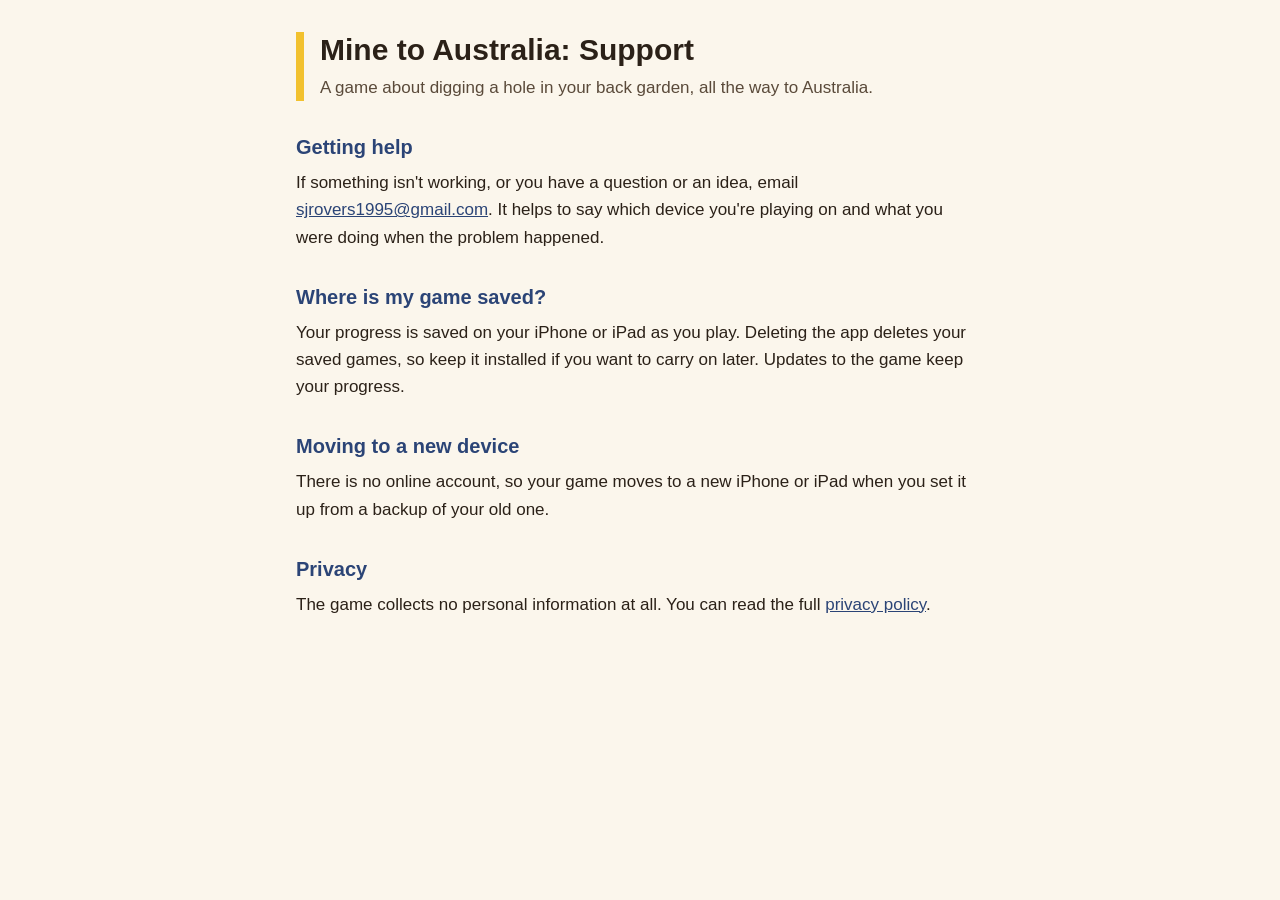
==== index.html @ 1adefa8f "Privacy policy and support pages for Mine to Australia Co-Authored-By: Claude Opus 5.5 <noreply@anth" ====
<!doctype html>
<html lang="en-GB">
<head>
<meta charset="utf-8">
<meta name="viewport" content="width=device-width, initial-scale=1">
<title>Mine to Australia: Support</title>
<style>
  :root { --ink: #2b2118; --soft: #5a4a3a; --bg: #fbf6ec; --gold: #f2c12e; --blue: #2b4476; }
  @media (prefers-color-scheme: dark) { :root { --ink: #f3ece0; --soft: #c9bba6; --bg: #17130f; --blue: #8fb0ea; } }
  * { box-sizing: border-box; }
  body { margin: 0; background: var(--bg); color: var(--ink); font: 17px/1.6 -apple-system, BlinkMacSystemFont, "Segoe UI", Roboto, sans-serif; }
  main { max-width: 720px; margin: 0 auto; padding: 32px 16px 64px; }
  header { border-left: 8px solid var(--gold); padding-left: 16px; margin-bottom: 28px; }
  h1 { font-size: 30px; line-height: 1.2; margin: 0 0 6px; }
  h2 { font-size: 20px; margin: 30px 0 6px; color: var(--blue); }
  p { margin: 0 0 12px; }
  .meta { color: var(--soft); margin: 0; }
  a { color: var(--blue); }
  nav { margin-top: 40px; color: var(--soft); }
</style>
</head>
<body>
<main>
  <header>
    <h1>Mine to Australia: Support</h1>
    <p class="meta">A game about digging a hole in your back garden, all the way to Australia.</p>
  </header>

  <h2>Getting help</h2>
  <p>If something isn't working, or you have a question or an idea, email <a href="mailto:sjrovers1995@gmail.com">sjrovers1995@gmail.com</a>. It helps to say which device you're playing on and what you were doing when the problem happened.</p>

  <h2>Where is my game saved?</h2>
  <p>Your progress is saved on your iPhone or iPad as you play. Deleting the app deletes your saved games, so keep it installed if you want to carry on later. Updates to the game keep your progress.</p>

  <h2>Moving to a new device</h2>
  <p>There is no online account, so your game moves to a new iPhone or iPad when you set it up from a backup of your old one.</p>

  <h2>Privacy</h2>
  <p>The game collects no personal information at all. You can read the full <a href="privacy.html">privacy policy</a>.</p>
</main>
</body>
</html>
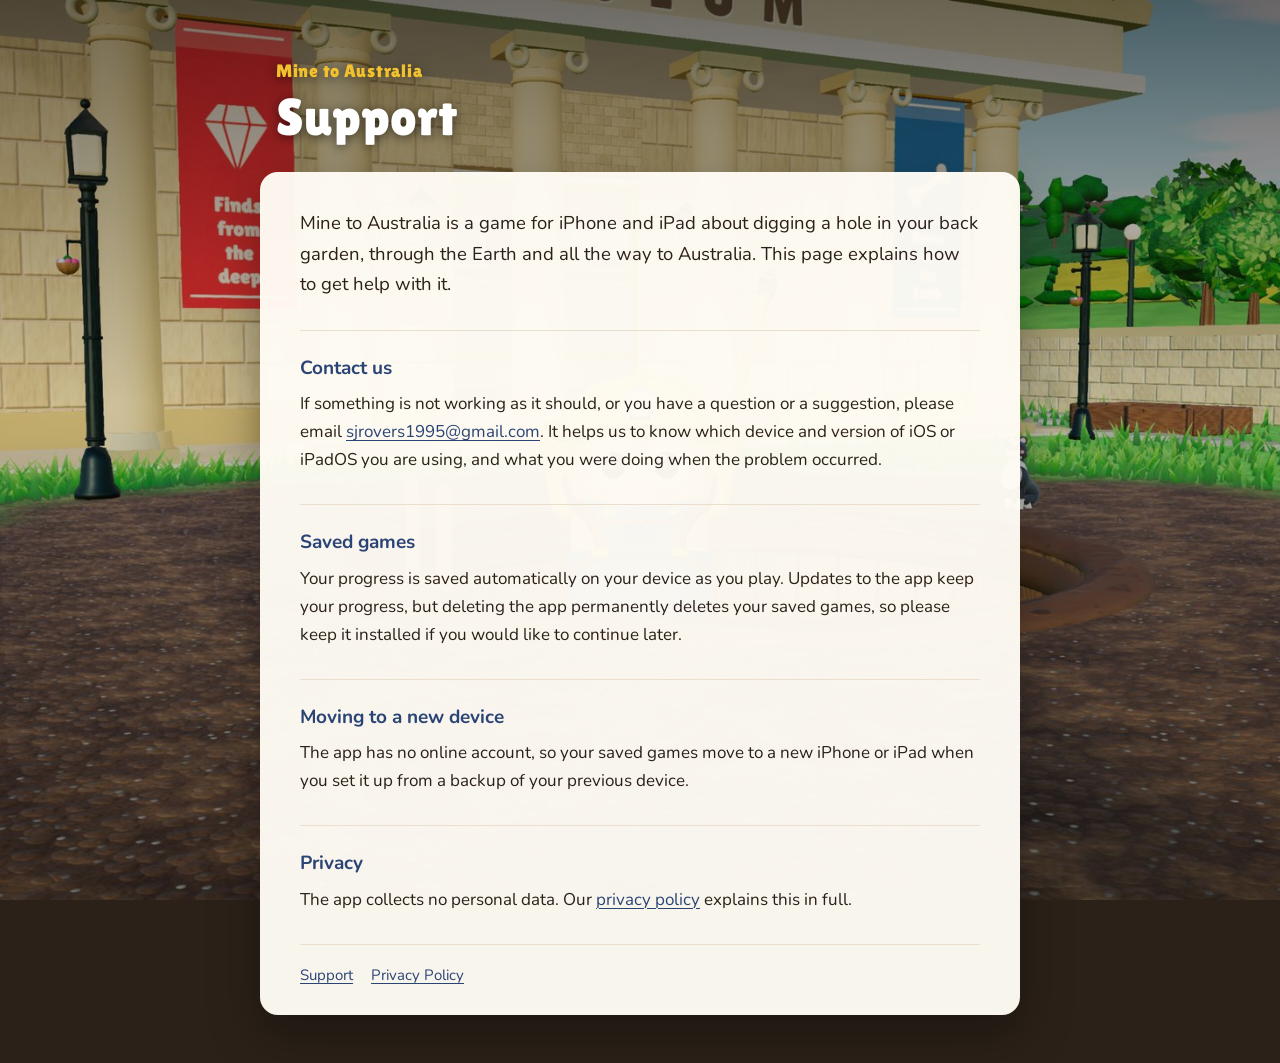
==== commit 674cc6a0: "Redesign: the game's header picture behind the pages, more formal wording The App Store header image" ====
--- a/index.html
+++ b/index.html
@@ -3,40 +3,34 @@
 <head>
 <meta charset="utf-8">
 <meta name="viewport" content="width=device-width, initial-scale=1">
-<title>Mine to Australia: Support</title>
-<style>
-  :root { --ink: #2b2118; --soft: #5a4a3a; --bg: #fbf6ec; --gold: #f2c12e; --blue: #2b4476; }
-  @media (prefers-color-scheme: dark) { :root { --ink: #f3ece0; --soft: #c9bba6; --bg: #17130f; --blue: #8fb0ea; } }
-  * { box-sizing: border-box; }
-  body { margin: 0; background: var(--bg); color: var(--ink); font: 17px/1.6 -apple-system, BlinkMacSystemFont, "Segoe UI", Roboto, sans-serif; }
-  main { max-width: 720px; margin: 0 auto; padding: 32px 16px 64px; }
-  header { border-left: 8px solid var(--gold); padding-left: 16px; margin-bottom: 28px; }
-  h1 { font-size: 30px; line-height: 1.2; margin: 0 0 6px; }
-  h2 { font-size: 20px; margin: 30px 0 6px; color: var(--blue); }
-  p { margin: 0 0 12px; }
-  .meta { color: var(--soft); margin: 0; }
-  a { color: var(--blue); }
-  nav { margin-top: 40px; color: var(--soft); }
-</style>
+<title>Support | Mine to Australia</title>
+<meta name="description" content="Help and contact details for Mine to Australia on iPhone and iPad.">
+<link rel="preload" href="fonts/lilita-one-latin-400-normal.woff2" as="font" type="font/woff2" crossorigin>
+<link rel="stylesheet" href="style.css">
 </head>
 <body>
+<header class="hero">
+  <p class="game">Mine to Australia</p>
+  <h1>Support</h1>
+</header>
 <main>
-  <header>
-    <h1>Mine to Australia: Support</h1>
-    <p class="meta">A game about digging a hole in your back garden, all the way to Australia.</p>
-  </header>
+  <p class="lead">Mine to Australia is a game for iPhone and iPad about digging a hole in your back garden, through the Earth and all the way to Australia. This page explains how to get help with it.</p>
 
-  <h2>Getting help</h2>
-  <p>If something isn't working, or you have a question or an idea, email <a href="mailto:sjrovers1995@gmail.com">sjrovers1995@gmail.com</a>. It helps to say which device you're playing on and what you were doing when the problem happened.</p>
+  <h2>Contact us</h2>
+  <p>If something is not working as it should, or you have a question or a suggestion, please email <a href="mailto:sjrovers1995@gmail.com">sjrovers1995@gmail.com</a>. It helps us to know which device and version of iOS or iPadOS you are using, and what you were doing when the problem occurred.</p>
 
-  <h2>Where is my game saved?</h2>
-  <p>Your progress is saved on your iPhone or iPad as you play. Deleting the app deletes your saved games, so keep it installed if you want to carry on later. Updates to the game keep your progress.</p>
+  <h2>Saved games</h2>
+  <p>Your progress is saved automatically on your device as you play. Updates to the app keep your progress, but deleting the app permanently deletes your saved games, so please keep it installed if you would like to continue later.</p>
 
   <h2>Moving to a new device</h2>
-  <p>There is no online account, so your game moves to a new iPhone or iPad when you set it up from a backup of your old one.</p>
+  <p>The app has no online account, so your saved games move to a new iPhone or iPad when you set it up from a backup of your previous device.</p>
 
   <h2>Privacy</h2>
-  <p>The game collects no personal information at all. You can read the full <a href="privacy.html">privacy policy</a>.</p>
+  <p>The app collects no personal data. Our <a href="privacy.html">privacy policy</a> explains this in full.</p>
+
+  <footer>
+    <a href="./">Support</a><a href="privacy.html">Privacy Policy</a>
+  </footer>
 </main>
 </body>
 </html>
--- a/style.css
+++ b/style.css
@@ -0,0 +1,112 @@
+/* Mine to Australia: support and privacy pages. The game's own fonts (SIL Open Font License,
+   in fonts/), served from here so the pages ask nothing of any other site. */
+@font-face { font-family: 'Lilita One'; src: url('fonts/lilita-one-latin-400-normal.woff2') format('woff2'); font-weight: 400; font-display: swap; }
+@font-face { font-family: 'Nunito'; src: url('fonts/nunito-latin-400-normal.woff2') format('woff2'); font-weight: 400; font-display: swap; }
+@font-face { font-family: 'Nunito'; src: url('fonts/nunito-latin-700-normal.woff2') format('woff2'); font-weight: 700; font-display: swap; }
+
+:root {
+  --ink: #2b2118;
+  --soft: #6a5a48;
+  --rule: #eadfcc;
+  --panel: rgba(255, 252, 245, 0.97);
+  --accent: #2b4476;
+  --gold: #f2c12e;
+  --shade: rgba(20, 14, 8, 0.55);
+}
+@media (prefers-color-scheme: dark) {
+  :root {
+    --ink: #f3ece0;
+    --soft: #c4b49d;
+    --rule: #3a3028;
+    --panel: rgba(28, 23, 18, 0.96);
+    --accent: #9dbbf0;
+    --shade: rgba(8, 6, 4, 0.7);
+  }
+}
+
+* { box-sizing: border-box; }
+html { background: #2b2118; }
+body {
+  margin: 0;
+  min-height: 100vh;
+  color: var(--ink);
+  font: 400 17px/1.65 'Nunito', -apple-system, BlinkMacSystemFont, 'Segoe UI', Roboto, sans-serif;
+  -webkit-text-size-adjust: 100%;
+}
+
+/* The App Store header picture behind everything, held still while the page scrolls (a fixed
+   layer rather than background-attachment, which iPhones ignore), darkened a little at the top
+   so the title over it reads, and covered by a solid panel wherever there is body text. */
+body::before {
+  content: '';
+  position: fixed;
+  inset: 0;
+  z-index: -1;
+  background:
+    linear-gradient(to bottom, var(--shade), rgba(20, 14, 8, 0.15) 45%, rgba(20, 14, 8, 0.35)),
+    url('assets/header-2400.jpg') center 42% / cover no-repeat;
+}
+@media (max-width: 900px) {
+  body::before {
+    background:
+      linear-gradient(to bottom, var(--shade), rgba(20, 14, 8, 0.15) 45%, rgba(20, 14, 8, 0.35)),
+      url('assets/header-1200.jpg') center 42% / cover no-repeat;
+  }
+}
+
+.hero {
+  max-width: 760px;
+  margin: 0 auto;
+  padding: 56px 16px 28px;
+  color: #fff;
+  text-shadow: 0 2px 12px rgba(0, 0, 0, 0.55);
+}
+.hero .game {
+  font-family: 'Lilita One', 'Nunito', sans-serif;
+  font-size: 18px;
+  letter-spacing: 0.04em;
+  color: var(--gold);
+  margin: 0 0 4px;
+}
+.hero h1 {
+  font-family: 'Lilita One', 'Nunito', sans-serif;
+  font-weight: 400;
+  font-size: clamp(34px, 7vw, 52px);
+  line-height: 1.05;
+  margin: 0;
+}
+
+main {
+  max-width: 760px;
+  margin: 0 auto 48px;
+  padding: 36px 40px 28px;
+  background: var(--panel);
+  border-radius: 18px;
+  box-shadow: 0 18px 50px rgba(0, 0, 0, 0.35);
+}
+@media (max-width: 640px) {
+  main { margin: 0 12px 32px; padding: 26px 20px 20px; border-radius: 14px; }
+  .hero { padding-top: 40px; }
+}
+
+.meta { color: var(--soft); font-size: 15px; margin: 0 0 22px; }
+.lead { font-size: 18.5px; margin: 0 0 8px; }
+h2 {
+  font-size: 19px;
+  font-weight: 700;
+  color: var(--accent);
+  margin: 30px 0 6px;
+  padding-top: 22px;
+  border-top: 1px solid var(--rule);
+}
+p { margin: 0 0 12px; }
+a { color: var(--accent); text-decoration-thickness: 1px; text-underline-offset: 3px; }
+
+footer {
+  margin-top: 30px;
+  padding-top: 18px;
+  border-top: 1px solid var(--rule);
+  font-size: 15px;
+  color: var(--soft);
+}
+footer a { margin-right: 18px; }
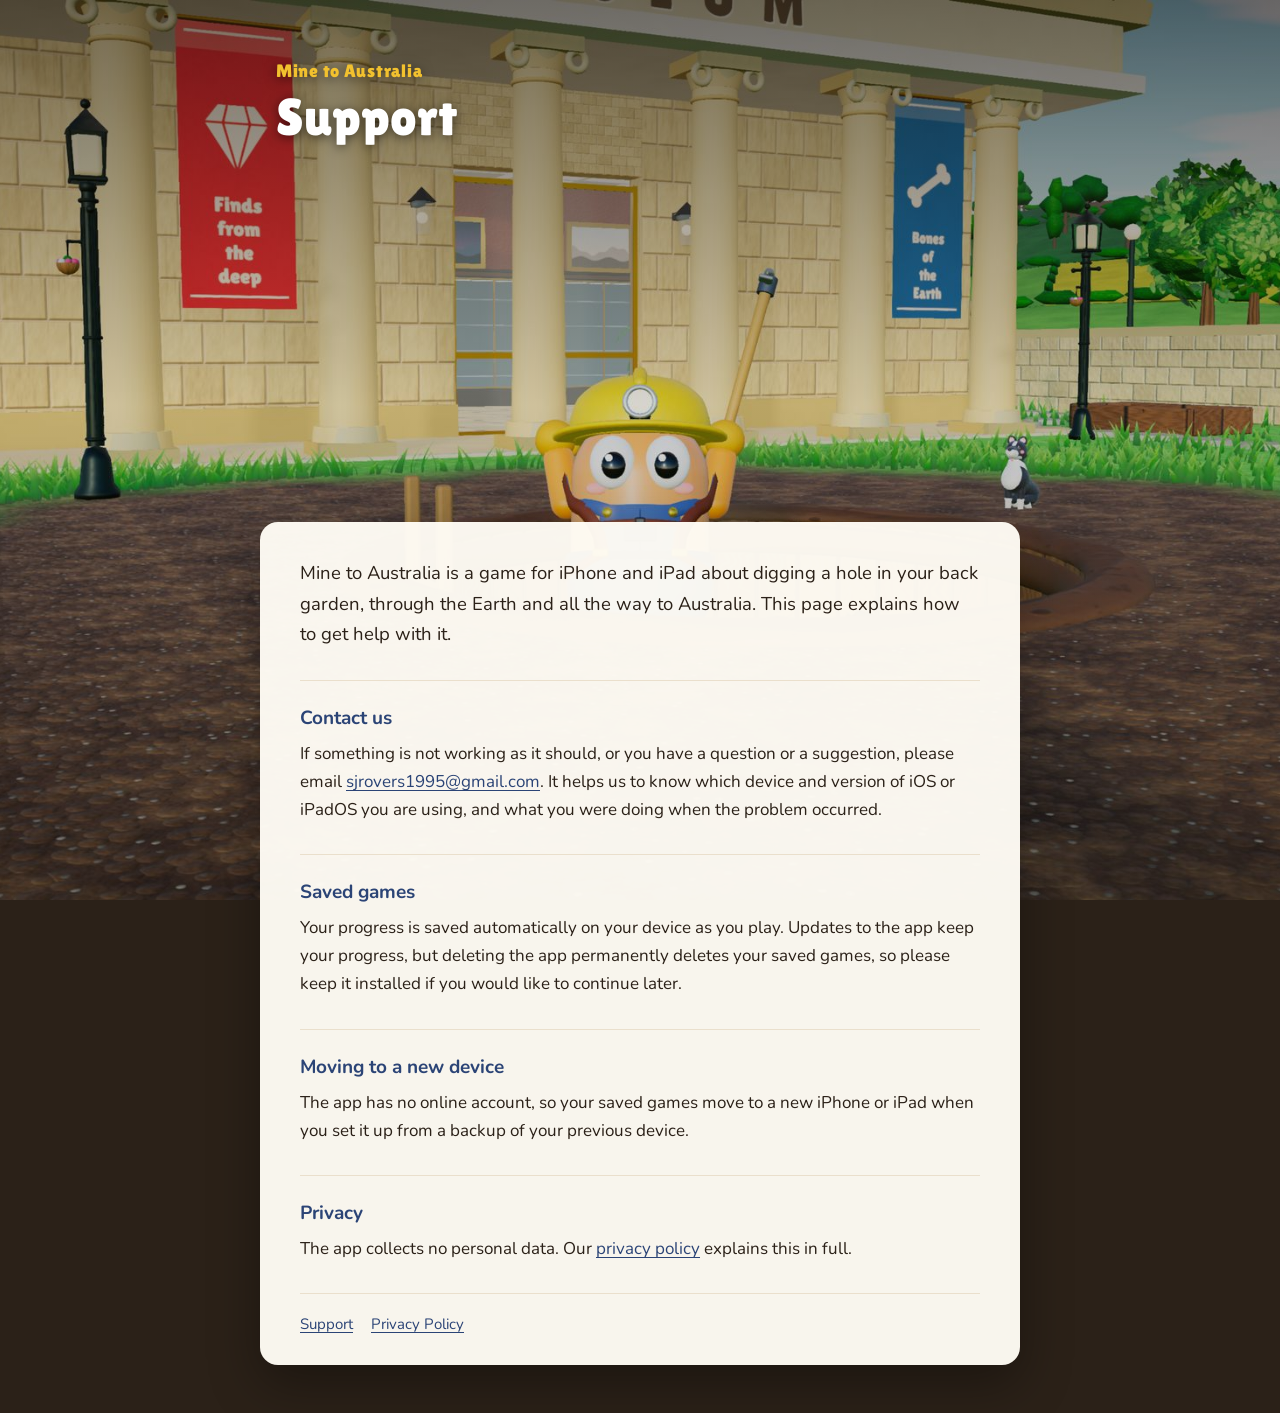
==== commit d8764068: "Load the new stylesheet rather than a cached one Co-Authored-By: Claude Opus 5.5 <noreply@anthropic." ====
--- a/index.html
+++ b/index.html
@@ -6,7 +6,7 @@
 <title>Support | Mine to Australia</title>
 <meta name="description" content="Help and contact details for Mine to Australia on iPhone and iPad.">
 <link rel="preload" href="fonts/lilita-one-latin-400-normal.woff2" as="font" type="font/woff2" crossorigin>
-<link rel="stylesheet" href="style.css">
+<link rel="stylesheet" href="style.css?v=2">
 </head>
 <body>
 <header class="hero">
--- a/style.css
+++ b/style.css
@@ -54,8 +54,11 @@
   }
 }
 
+/* Tall enough that the digger in the middle of the picture shows between the title and the
+   panel (it stands 39 to 55% of the way down the picture, which fills the screen's height). */
 .hero {
   max-width: 760px;
+  min-height: 58vh;
   margin: 0 auto;
   padding: 56px 16px 28px;
   color: #fff;
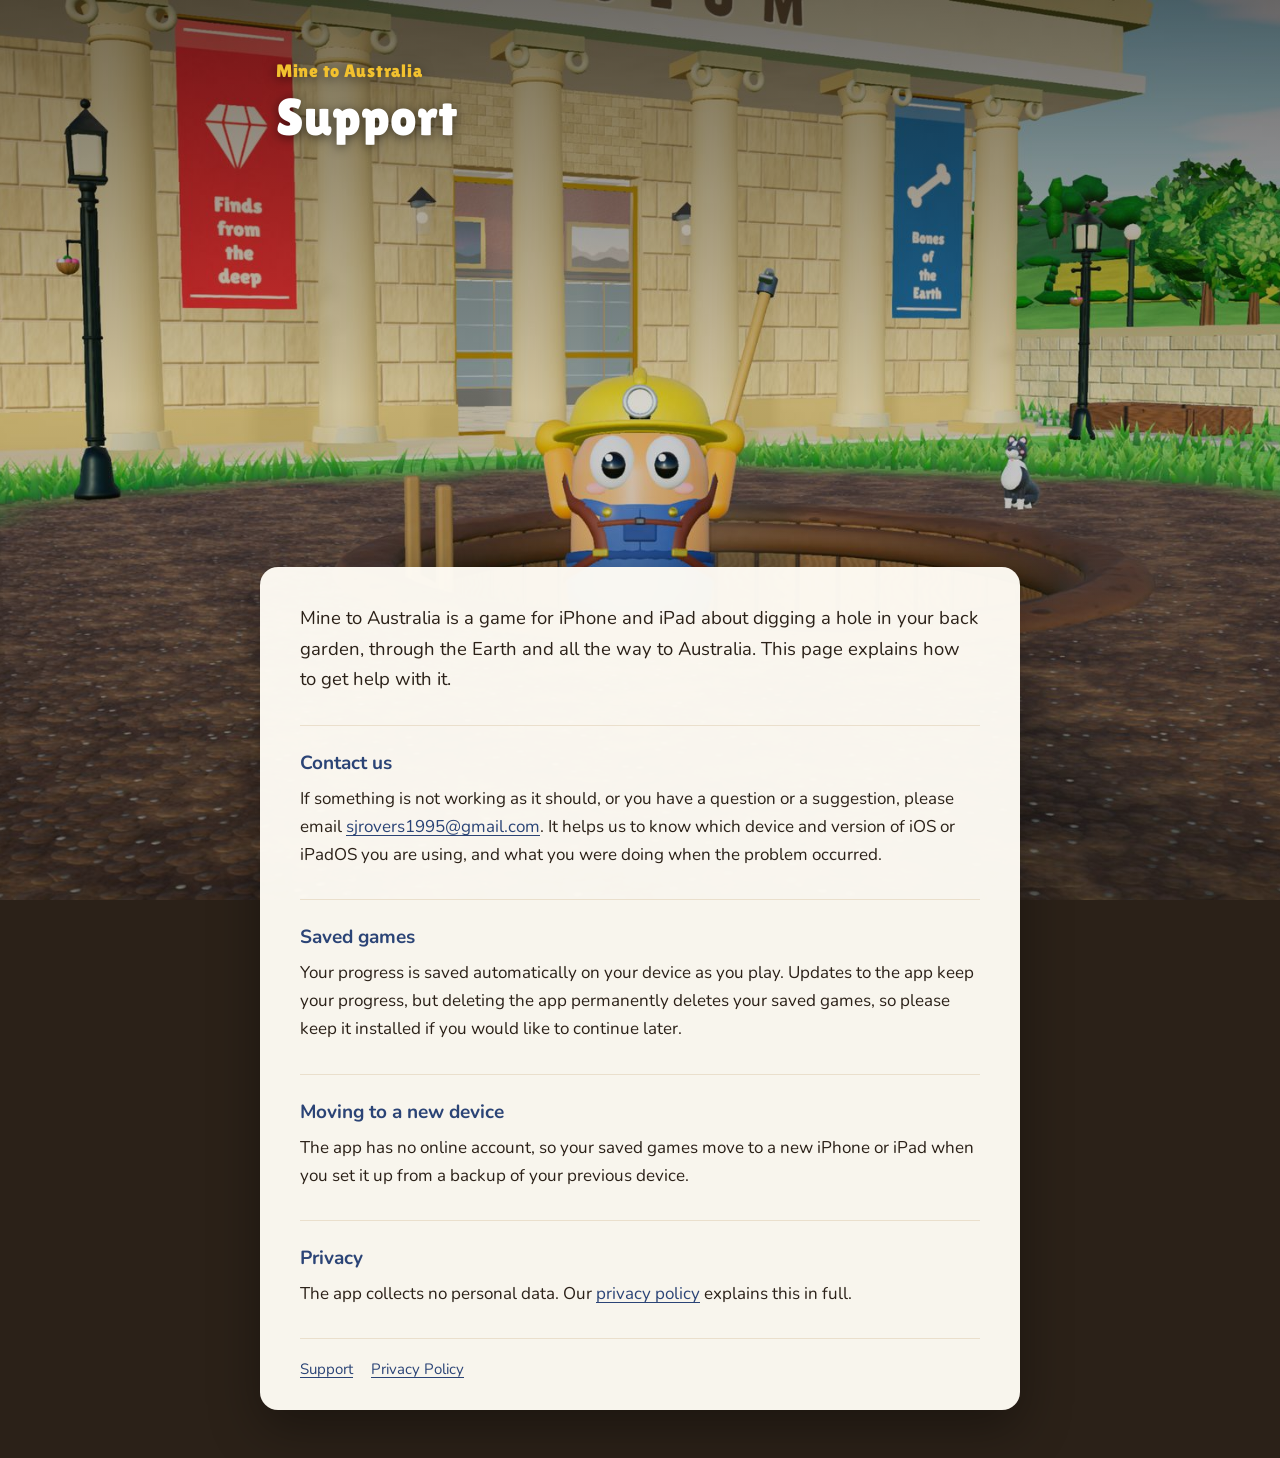
==== commit 6879524b: "A little more of the garden above the panel Co-Authored-By: Claude Opus 5.5 <noreply@anthropic.com>" ====
--- a/index.html
+++ b/index.html
@@ -6,7 +6,7 @@
 <title>Support | Mine to Australia</title>
 <meta name="description" content="Help and contact details for Mine to Australia on iPhone and iPad.">
 <link rel="preload" href="fonts/lilita-one-latin-400-normal.woff2" as="font" type="font/woff2" crossorigin>
-<link rel="stylesheet" href="style.css?v=2">
+<link rel="stylesheet" href="style.css?v=3">
 </head>
 <body>
 <header class="hero">
--- a/style.css
+++ b/style.css
@@ -58,7 +58,7 @@
    panel (it stands 39 to 55% of the way down the picture, which fills the screen's height). */
 .hero {
   max-width: 760px;
-  min-height: 58vh;
+  min-height: 63vh;
   margin: 0 auto;
   padding: 56px 16px 28px;
   color: #fff;
